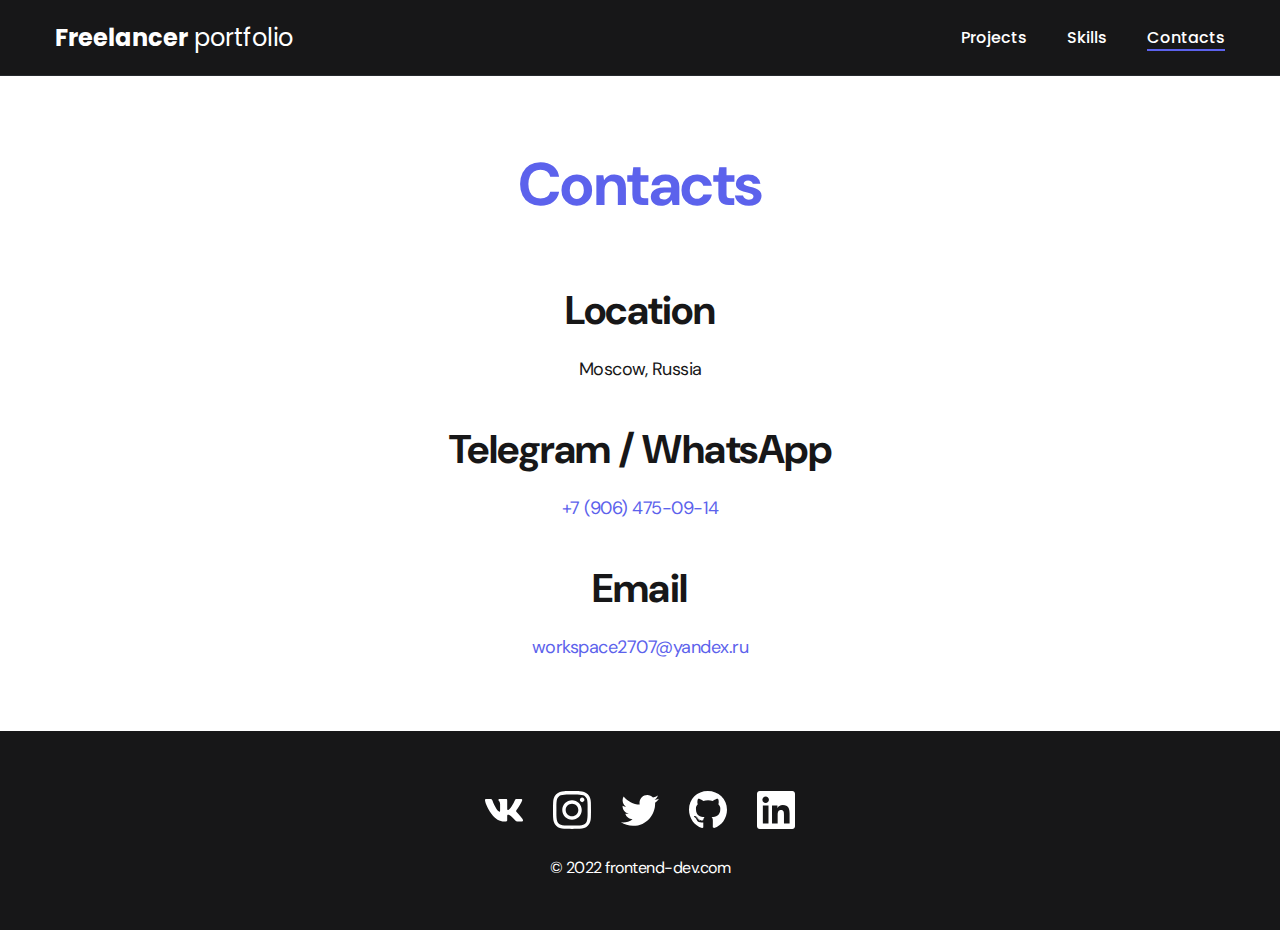
==== contacts.html @ c68c0c44 "created contacts-block" ====
<!DOCTYPE html>
<html lang="en">

<head>
    <meta charset="UTF-8">
    <meta name="viewport" content="width=device-width, initial-scale=1.0">
    <title>Document</title>
    <link rel="stylesheet" href="style.css">
    <link href="https://fonts.googleapis.com/css?family=DM+Sans:700, 500, 400" rel="stylesheet" />
    <link href="https://fonts.googleapis.com/css?family=Poppins:700, 500, 400" rel="stylesheet" />
</head>

<body>
    <nav class="nav">
        <div class="container">
            <div class="var-row">
                <a href="" class="logo"><strong>Freelancer</strong> portfolio</a>
                <ul class="nav-list">
                    <li class="nav-list__item"><a href="/index.html"
                            class="nav-list__link">Projects</a></li>
                    <li class="nav-list__item"><a href="/skills.html" class="nav-list__link">Skills</a></li>
                    <li class="nav-list__item"><a href="/contacts.html" class="nav-list__link nav-list__link--active">Contacts</a></li>
                </ul>
            </div>
        </div>
    </nav>
    <main class="section">
        <div class="container">
            <h1 class="title-1">Contacts</h1>
            <ul class="content-list">
                <li class="content-list__item">
                    <h2 class="title-2">Location</h2>
                    <p>Moscow, Russia</p>
                </li>
                <li class="content-list__item">
                    <h2 class="title-2">Telegram / WhatsApp</h2>
                    <p><a href="tel:+79064750914">+7 (906) 475-09-14</a></p>
                </li>
                <li class="content-list__item">
                    <h2 class="title-2">Email</h2>
                    <p><a href="emailto:workspace2707@yandex.ru">workspace2707@yandex.ru</a></p>
                </li>
            </ul>
        </div>
    </main>
    <footer class="footer">
        <div class="container">
            <div class="footer__wrapper">
                <ul class="social">
                    <li class="social__item"><a href="#"><img src="/img/icons/vk.svg" alt=""></a></li>
                    <li class="social__item"><a href="#"><img src="/img/icons/instagram.svg" alt=""></a></li>
                    <li class="social__item"><a href="#"><img src="/img/icons/twitter.svg" alt=""></a></li>
                    <li class="social__item"><a href="#"><img src="/img/icons/gitHub.svg" alt=""></a></li>
                    <li class="social__item"><a href="#"><img src="/img/icons/linkedIn.svg" alt=""></a></li>
                </ul>
                <div class="copyright">
                    <p>© 2022 frontend-dev.com</p>
                </div>
            </div>
        </div>
    </footer>
</body>

</html>
---- style.css ----
@import '/reset.css';

/*
font-family: 'DM Sans', sans-serif;
font-family: 'Poppins', sans-serif;
*/

.container {
    margin: 0 auto;
    padding: 0 15px;
    max-width: 1200px;
}

:root {
    --black: #171718;
    --black-border: #26292D;
    --white: #fff;
    --purple: #5C62EC;

    --dark-bg: var(--black);
    --dark-border: var(--black-border);
    --header-text: var(--white);
    --accent: var(--purple);
    --black-text: var(--black);
}

html, body {
    font-family: 'DM Sans', sans-serif;
    letter-spacing: -0.5px;
    color: var(--black-text);
    
}

.section {
    margin: 70px 0;
}

.none {
    display: none !important;
}
.title-2 {
    font-weight: 700;
    font-size: 40px;
    line-height: 1.3;
    margin-bottom: 20px;
}

/*NAV*/

.nav {
    padding: 20px 0;
    border-bottom: 1px solid var(--black-border);
    background-color: var(--dark-bg);
    color: var(--header-text);
    letter-spacing: normal;
}

.var-row {
    display: flex;
    align-items: center;
    justify-content: space-between;
    flex-wrap: wrap;
    column-gap: 30px;
    row-gap: 20px;
}
.logo {
    font-family: Poppins, sans-serif;
    color: var(--header-text);
    font-size: 24px;
}

.logo strong {
    font-weight: 700;
}

.nav-list {
    display: flex;
    align-items: center;
    column-gap: 40px;
    font-family: Poppins, sans-serif;
    font-weight: 500;
    font-size: 16px;
}

.nav-list__link {
    color: var(--header-text);
}

.nav-list__link--active {
    position: relative;
}

.nav-list__link--active::before {
    content: "";
    position: absolute;
    left: 0;
    top: 100%;
    display: block;
    height: 2px;
    width: 100%;
    background-color: var(--accent);
}

/*HEADER*/

.header {
    background-color: var(--dark-bg);
    color: var(--header-text);
    text-align: center;

    display: flex;
    justify-content: center;
    align-items: center;

    height: 695px;
    padding: 0 20px;

    background-image: url(/img/Abstract.png);
    background-repeat: no-repeat;
    background-position: center center;
    background-size: auto;
}
.header-wrapper {
    padding: 0, 15px;
    max-width: 660px;
}
.header-title {
    margin-bottom: 20px;
    font-size: 40px;
    line-height: 1,4;
}

.header-title strong {
    font-size: 60px;
}

.header-title em {
    font-style: normal;
    color: var(--accent);
}

.header-text {
    font-size: 18px;
    line-height: 24px;
    font-weight: 500;
    margin-bottom: 40px;
}

.header-text + p {
    margin-bottom: 20px;
}
.btn {
    height: 48px;
    padding: 12px 28px;

    border-radius: 5px;
    background-color: var(--accent);
    color: var(--white);
    letter-spacing: 0.15px;
    font-size: 16px;
    font-weight: 500;
    
    transition: opacity 0.2s ease-in;
}

.btn:hover {
    opacity: 0.8;
}

.btn:active {
    position: relative;
    top: 1px;
}

/*PROJECTS*/

.title-1 {
    font-weight: 700;
    font-size: 60px;
    line-height: 1.3;
    color: var(--accent);
    text-align: center;
    margin-bottom: 60px;
}
.projects {
    display: flex;
    flex-wrap: wrap;
    column-gap: 30px;
    row-gap: 30px;
    justify-content: center;
}
.project {
    border-radius: 10px;
    box-shadow: 0px 5px 35px rgba(0, 0, 0, 0.25);
    max-width: 370px;
}
.project__img {
    border-radius: 10px;

}
.project__title {
    line-height: 1.3;
    font-size: 24px;
    font-weight: 700;
    padding: 15px 20px 25px;
    color: var(--black-text);
}

/* PROJECT DETAILS */

.project-details {
    display: flex;
    flex-direction: column;
    align-items: center;
    text-align: center;

    margin: 0 auto;
    max-width: 865px;
}
.project-details__cover {
    max-width: 100%;
    box-shadow: 0 5px 35px rgba(0, 0, 0, 0.25);
    border-radius: 10px;
}
.project-details__description {
    margin: 40px 0 30px;
    font-weight: 700;
    font-size: 24px;
    letter-spacing: -0.5px;
    line-height: 1.3;
}
.btn-outline {
    height: 48px;
    padding: 12px 20px;
    color: var(--black);

    display: flex;
    column-gap: 10px;
    align-items: center;

    border: 1px solid var(--black);
    border-radius: 5px;

    transition: opacity 0.2s ease-in;

}

.btn-outline:hover {
    opacity: 0.8;
}

.btn-outline:active {
    position: relative;
    top: 1px;
}

/* SKILLS */

.content-list {
    margin: 0 auto;
    max-width: 570px;
    display: flex;
    flex-direction: column;
    align-items: center;
    text-align: center;
    row-gap: 40px;
}
.content-list__item {
    font-size: 18px;
    line-height: 1.5;
}

.content-list__item a {
    color: var(--accent);
}

/* FOOTER */

.footer {
    background-color: var(--dark-bg);
    color: var(--header-text);
    padding: 60px 0 50px;
    
}

.footer__wrapper {
    display: flex;
    flex-direction: column;
    row-gap: 27px;
    align-items: center;
}

.social {
    display: flex;
    column-gap: 30px;
    align-items: center;
    
}

.copyright {
    font-weight: 400;
    font-size: 16px;
    line-height: 1.5;
}

.copyright p + p {
    margin-bottom: 0.5em;
}
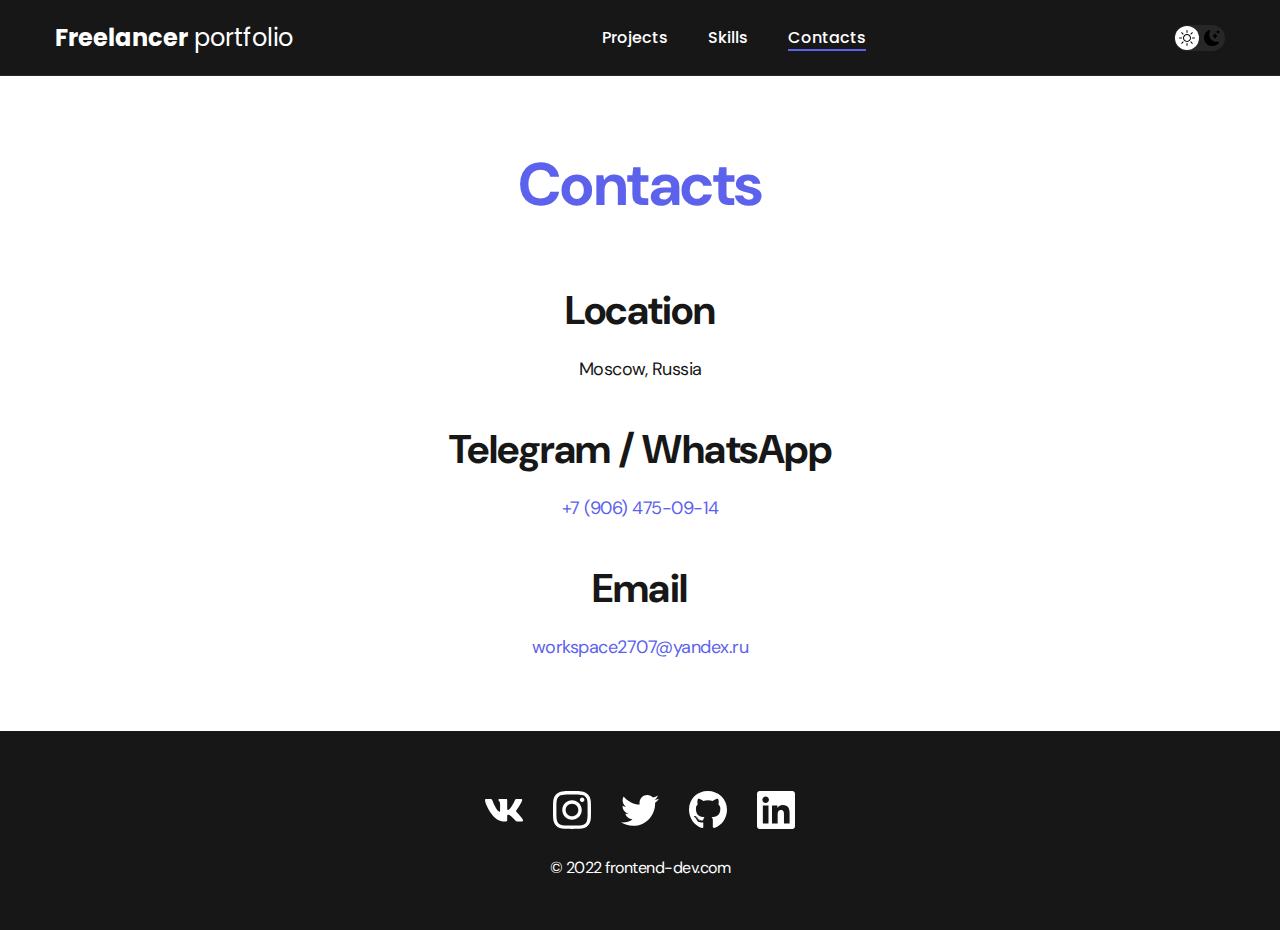
==== commit 59eeef80: "wrote backend" ====
--- a/contacts.html
+++ b/contacts.html
@@ -15,6 +15,12 @@
         <div class="container">
             <div class="var-row">
                 <a href="" class="logo"><strong>Freelancer</strong> portfolio</a>
+
+                <button class="dark-mode-btn">
+                    <img src="/img/icons/sun.svg" alt="light mode" class="dark-mode-btn__icon">
+                    <img src="/img/icons/moon.svg" alt="dark mode" class="dark-mode-btn__icon">
+                </button>
+
                 <ul class="nav-list">
                     <li class="nav-list__item"><a href="/index.html"
                             class="nav-list__link">Projects</a></li>
@@ -59,6 +65,7 @@
             </div>
         </div>
     </footer>
+    <script src="/js/main.js"></script>
 </body>
 
 </html>--- a/style.css
+++ b/style.css
@@ -17,17 +17,32 @@
     --white: #fff;
     --purple: #5C62EC;
 
-    --dark-bg: var(--black);
     --dark-border: var(--black-border);
-    --header-text: var(--white);
     --accent: var(--purple);
     --black-text: var(--black);
+    --dark-bg: var(--black);
+    --header-text: var(--white);
+
+    /* LIGHT MODE */
+
+    --page-bg: #ffffff;
+    --text-color: var(--black);
+    --box-shadow: 0 5px 35px rgba(0, 0, 0, 0.25);
+}
+
+.dark-mode {
+
+    /* DARK MODE */
+    --page-bg: #252526;
+    --text-color: var(--white);
+    --box-shadow: 0 5px 35px rgba(0, 0, 0, 0.8);
 }
 
 html, body {
     font-family: 'DM Sans', sans-serif;
     letter-spacing: -0.5px;
-    color: var(--black-text);
+    color: var(--text-color);
+    background-color: var(--page-bg);
     
 }
 
@@ -75,11 +90,13 @@
 
 .nav-list {
     display: flex;
-    align-items: center;
+    align-items: flex-end;
     column-gap: 40px;
     font-family: Poppins, sans-serif;
     font-weight: 500;
     font-size: 16px;
+    flex-wrap: wrap;
+    row-gap: 10px;
 }
 
 .nav-list__link {
@@ -101,6 +118,45 @@
     background-color: var(--accent);
 }
 
+.dark-mode-btn {
+    display: flex;
+    justify-content: space-between;
+    order: 1;
+
+    padding: 5px;
+    width: 51px;
+    height: 26px;
+
+    background-color: #272727;
+    border-radius: 50px;
+
+    position: relative;
+}
+.dark-mode-btn__icon {
+    position: relative;
+    z-index: 9;
+}
+
+.dark-mode-btn::before {
+    content: "";
+
+    position: absolute;
+    top: 1px;
+    left: 1px;
+
+    display: block;
+    width: 24px;
+    height: 24px;
+    border-radius: 50%;
+    background-color: var(--white);
+
+    transition: left 0.2s ease-in;
+}
+
+.dark-mode-btn--active::before {
+    left: 26px;
+}
+
 /*HEADER*/
 
 .header {
@@ -127,7 +183,6 @@
 .header-title {
     margin-bottom: 20px;
     font-size: 40px;
-    line-height: 1,4;
 }
 
 .header-title strong {
@@ -191,7 +246,7 @@
 }
 .project {
     border-radius: 10px;
-    box-shadow: 0px 5px 35px rgba(0, 0, 0, 0.25);
+    box-shadow: var(--box-shadow);
     max-width: 370px;
 }
 .project__img {
@@ -203,7 +258,7 @@
     font-size: 24px;
     font-weight: 700;
     padding: 15px 20px 25px;
-    color: var(--black-text);
+    color: var(--text-color);
 }
 
 /* PROJECT DETAILS */
@@ -219,8 +274,8 @@
 }
 .project-details__cover {
     max-width: 100%;
+    border-radius: 10px;
     box-shadow: 0 5px 35px rgba(0, 0, 0, 0.25);
-    border-radius: 10px;
 }
 .project-details__description {
     margin: 40px 0 30px;
@@ -228,11 +283,14 @@
     font-size: 24px;
     letter-spacing: -0.5px;
     line-height: 1.3;
+
+    color: var(--text-color);
 }
 .btn-outline {
     height: 48px;
     padding: 12px 20px;
     color: var(--black);
+    background-color: #fff;
 
     display: flex;
     column-gap: 10px;
@@ -307,3 +365,83 @@
     margin-bottom: 0.5em;
 }
 
+
+/* ADAPTATION */
+
+    @media (max-width: 320px) {
+        .header-title strong {
+            font-size: 40px;
+        }   
+        
+        .header-title {
+            font-size: 20px;  
+            margin-bottom: 10px;  
+        }
+
+        .header-text {
+            font-size: 15px;
+            margin-bottom: 30px;
+        }
+    }
+
+@media (max-width: 620px) {
+    .header {
+        min-height: unset;
+    }
+
+    .header__title {
+        font-size: 30px;
+    }
+
+    .header__title strong {
+        font-size: 40px;
+    }
+
+    .nav-list {
+        justify-content: space-between;
+    }
+
+    .dark-mode-btn {
+        order: 0;
+    }
+
+    .section {
+        margin: 40px 0;
+    }
+
+    .project__title {
+        font-size: 22px;
+    }
+
+    .project-details__description { 
+        font-size: 22px;
+        margin: 40px 0 15px;
+    }
+
+    .title-1 {
+        margin-bottom: 30px;
+        font-size: 40px;
+    }
+
+    .title-2 {
+        margin-bottom: 10px;
+        font-size: 30px;
+    }
+
+    .footer {
+        padding: 40px 0 30px;
+    }
+
+    .footer__wrapper {
+        row-gap: 20px;
+    }
+
+    .social {
+        column-gap: 20px;
+    }
+
+    .social__item {
+        width: 28px;
+    }
+
+}
